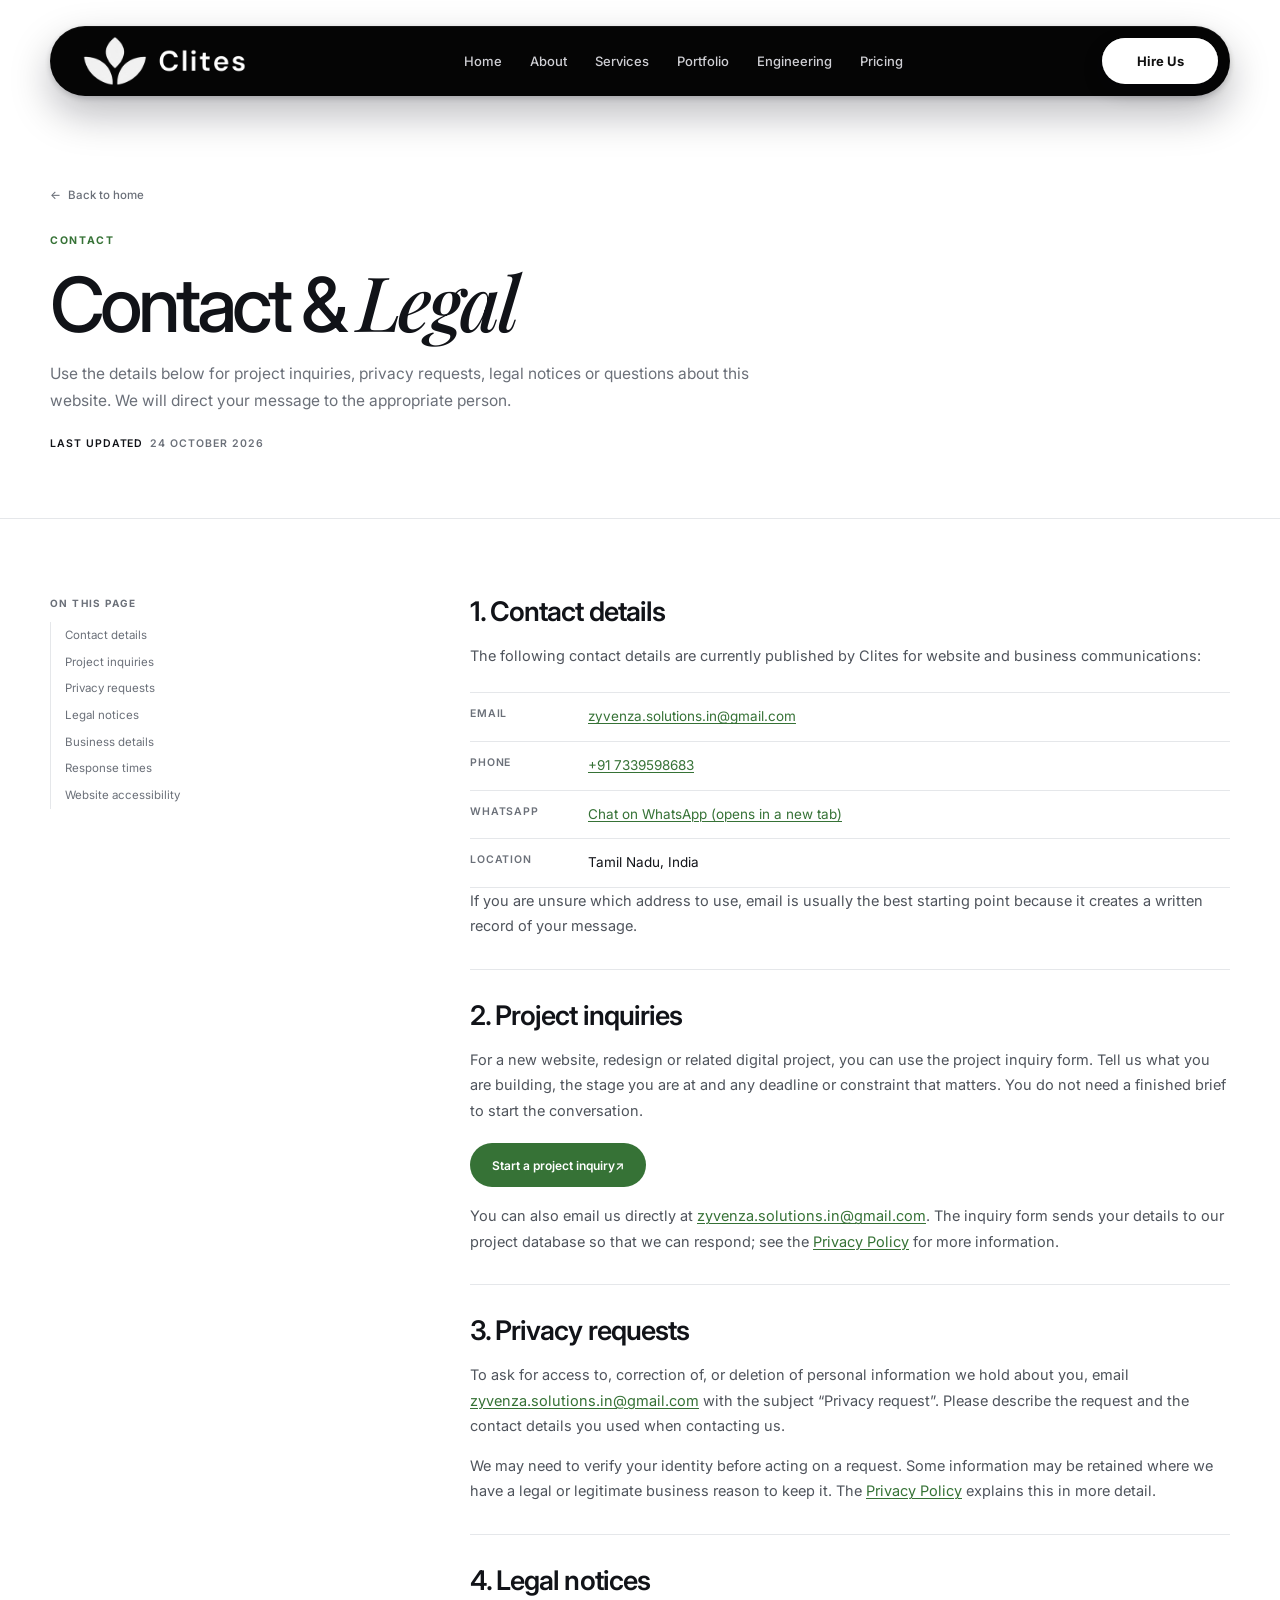
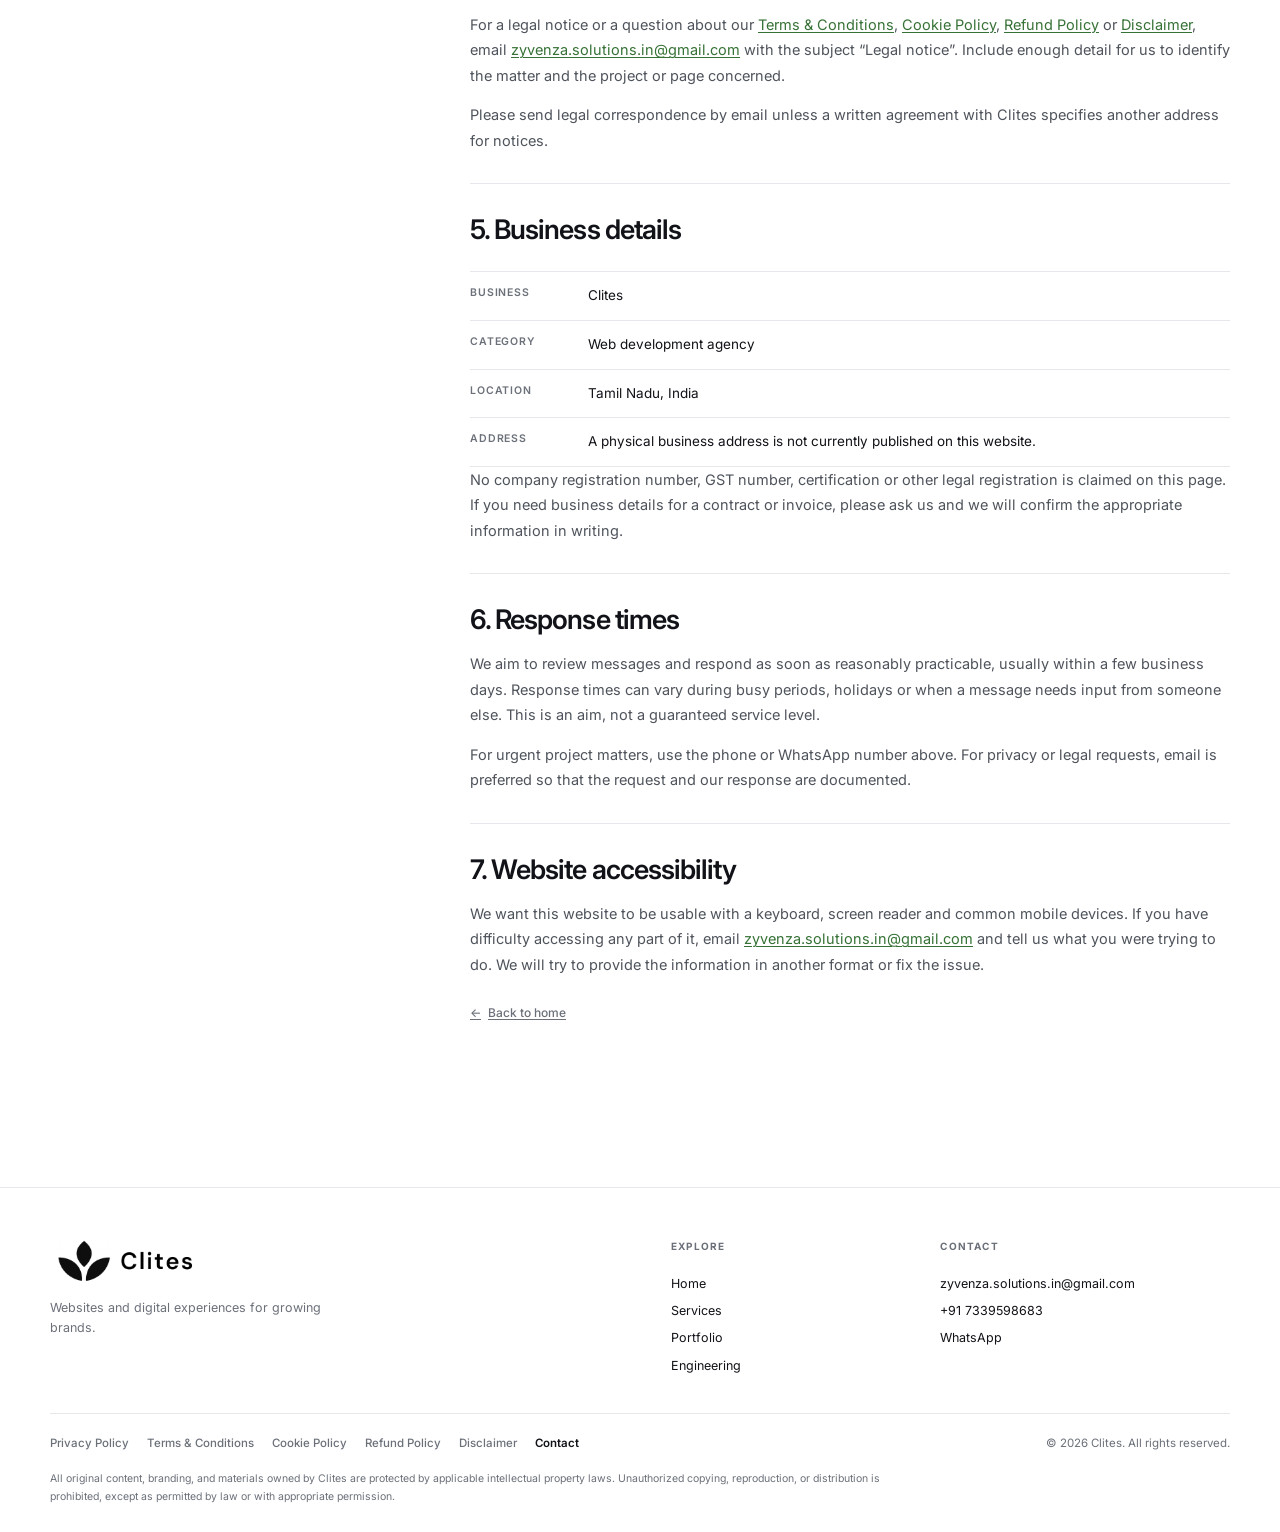
==== contact.html @ f9c90fe0 "Initial commit: Clites web development agency site" ====
<!DOCTYPE html>
<html lang="en">
<head>
  <meta charset="UTF-8" />
  <meta name="viewport" content="width=device-width, initial-scale=1.0" />
  <meta name="theme-color" content="#ffffff" />
  <meta name="description" content="Contact Clites about a website project, privacy request or legal matter. Current email, phone, WhatsApp and business-location details." />
  <title>Contact &amp; Legal Information | Clites</title>
  <meta property="og:type" content="website" />
  <meta property="og:title" content="Contact &amp; Legal Information | Clites" />
  <meta property="og:site_name" content="Clites" />
  <meta property="og:description" content="Contact Clites about a project, privacy request or legal matter." />
  <link rel="icon" type="image/png" sizes="32x32" href="img/clites-leaf.png" />
  <link rel="preconnect" href="https://fonts.googleapis.com" />
  <link rel="preconnect" href="https://fonts.gstatic.com" crossorigin />
  <link href="https://fonts.googleapis.com/css2?family=Inter:wght@400;500;600;700&amp;family=Playfair+Display:ital,wght@1,500;1,600&amp;display=swap" rel="stylesheet" />
  <link rel="stylesheet" href="engineering.css" />
  <link rel="stylesheet" href="inquiry-form.css" />
  <link rel="stylesheet" href="legal-footer.css" />
  <link rel="stylesheet" href="legal.css" />
</head>
<body class="legal-page">
  <a class="eng-skip" href="#legal-content">Skip to content</a>

  <div class="nav-wrap">
    <nav class="pill-nav" aria-label="Main navigation">
      <a class="brand" href="index.html" aria-label="Clites Home">
        <img class="header-logo" src="img/clites-logo-white.png" alt="Clites" />
      </a>
      <div class="nav-links">
        <a href="index.html">Home</a>
        <a href="index.html#about">About</a>
        <a href="service.html">Services</a>
        <a href="portfolio.html">Portfolio</a>
        <a href="engineering.html">Engineering</a>
        <a href="#contact-details">Pricing</a>
      </div>
      <button class="nav-toggle" id="navToggle" type="button" aria-label="Open menu" aria-expanded="false" aria-controls="mobileMenu">
        <span></span><span></span><span></span>
      </button>
      <a class="hire-button" href="index.html#contact" data-inquiry-open aria-haspopup="dialog">Hire Us</a>
    </nav>
    <nav class="mobile-menu" id="mobileMenu" aria-label="Mobile navigation">
      <a href="index.html">Home</a>
      <a href="index.html#about">About</a>
      <a href="service.html">Services</a>
      <a href="portfolio.html">Portfolio</a>
      <a href="engineering.html">Engineering</a>
      <a href="#contact-details">Pricing</a>
    </nav>
  </div>

  <main id="legal-content">
    <header class="legal-hero">
      <div class="eng-wrap">
        <a class="legal-back" href="index.html"><span aria-hidden="true">&larr;</span> Back to home</a>
        <p class="eng-eyebrow">Contact</p>
        <h1>Contact &amp; <em>Legal</em></h1>
        <p class="legal-intro">Use the details below for project inquiries, privacy requests, legal notices or questions about this website. We will direct your message to the appropriate person.</p>
        <p class="legal-meta"><strong>Last updated</strong> <time datetime="2026-10-24">24 October 2026</time></p>
      </div>
    </header>

    <div class="eng-wrap legal-layout">
      <aside class="legal-toc" aria-label="On this page">
        <h2>On this page</h2>
        <ol>
          <li><a href="#contact-details">Contact details</a></li>
          <li><a href="#project-inquiries">Project inquiries</a></li>
          <li><a href="#privacy-requests">Privacy requests</a></li>
          <li><a href="#legal-notices">Legal notices</a></li>
          <li><a href="#business-details">Business details</a></li>
          <li><a href="#response-times">Response times</a></li>
          <li><a href="#website-accessibility">Website accessibility</a></li>
        </ol>
      </aside>

      <article class="legal-content">
        <section id="contact-details" aria-labelledby="contact-details-title">
          <h2 id="contact-details-title">1. Contact details</h2>
          <p>The following contact details are currently published by Clites for website and business communications:</p>
          <dl class="legal-contact-list">
            <dt>Email</dt>
            <dd><a href="mailto:zyvenza.solutions.in@gmail.com">zyvenza.solutions.in@gmail.com</a></dd>
            <dt>Phone</dt>
            <dd><a href="tel:+917339598683">+91&nbsp;7339598683</a></dd>
            <dt>WhatsApp</dt>
            <dd><a href="https://wa.me/917339598683" target="_blank" rel="noopener">Chat on WhatsApp (opens in a new tab)</a></dd>
            <dt>Location</dt>
            <dd>Tamil Nadu, India</dd>
          </dl>
          <p>If you are unsure which address to use, email is usually the best starting point because it creates a written record of your message.</p>
        </section>

        <section id="project-inquiries" aria-labelledby="project-inquiries-title">
          <h2 id="project-inquiries-title">2. Project inquiries</h2>
          <p>For a new website, redesign or related digital project, you can use the project inquiry form. Tell us what you are building, the stage you are at and any deadline or constraint that matters. You do not need a finished brief to start the conversation.</p>
          <p><a class="legal-cta" href="index.html#contact" data-inquiry-open aria-haspopup="dialog">Start a project inquiry <span aria-hidden="true">&nearr;</span></a></p>
          <p>You can also email us directly at <a href="mailto:zyvenza.solutions.in@gmail.com?subject=Project%20inquiry">zyvenza.solutions.in@gmail.com</a>. The inquiry form sends your details to our project database so that we can respond; see the <a href="privacy-policy.html">Privacy Policy</a> for more information.</p>
        </section>

        <section id="privacy-requests" aria-labelledby="privacy-requests-title">
          <h2 id="privacy-requests-title">3. Privacy requests</h2>
          <p>To ask for access to, correction of, or deletion of personal information we hold about you, email <a href="mailto:zyvenza.solutions.in@gmail.com?subject=Privacy%20request">zyvenza.solutions.in@gmail.com</a> with the subject “Privacy request”. Please describe the request and the contact details you used when contacting us.</p>
          <p>We may need to verify your identity before acting on a request. Some information may be retained where we have a legal or legitimate business reason to keep it. The <a href="privacy-policy.html">Privacy Policy</a> explains this in more detail.</p>
        </section>

        <section id="legal-notices" aria-labelledby="legal-notices-title">
          <h2 id="legal-notices-title">4. Legal notices</h2>
          <p>For a legal notice or a question about our <a href="terms-and-conditions.html">Terms &amp; Conditions</a>, <a href="cookie-policy.html">Cookie Policy</a>, <a href="refund-policy.html">Refund Policy</a> or <a href="disclaimer.html">Disclaimer</a>, email <a href="mailto:zyvenza.solutions.in@gmail.com?subject=Legal%20notice">zyvenza.solutions.in@gmail.com</a> with the subject “Legal notice”. Include enough detail for us to identify the matter and the project or page concerned.</p>
          <p>Please send legal correspondence by email unless a written agreement with Clites specifies another address for notices.</p>
        </section>

        <section id="business-details" aria-labelledby="business-details-title">
          <h2 id="business-details-title">5. Business details</h2>
          <dl class="legal-contact-list">
            <dt>Business</dt>
            <dd>Clites</dd>
            <dt>Category</dt>
            <dd>Web development agency</dd>
            <dt>Location</dt>
            <dd>Tamil Nadu, India</dd>
            <dt>Address</dt>
            <dd>A physical business address is not currently published on this website.</dd>
          </dl>
          <p>No company registration number, GST number, certification or other legal registration is claimed on this page. If you need business details for a contract or invoice, please ask us and we will confirm the appropriate information in writing.</p>
        </section>

        <section id="response-times" aria-labelledby="response-times-title">
          <h2 id="response-times-title">6. Response times</h2>
          <p>We aim to review messages and respond as soon as reasonably practicable, usually within a few business days. Response times can vary during busy periods, holidays or when a message needs input from someone else. This is an aim, not a guaranteed service level.</p>
          <p>For urgent project matters, use the phone or WhatsApp number above. For privacy or legal requests, email is preferred so that the request and our response are documented.</p>
        </section>

        <section id="website-accessibility" aria-labelledby="website-accessibility-title">
          <h2 id="website-accessibility-title">7. Website accessibility</h2>
          <p>We want this website to be usable with a keyboard, screen reader and common mobile devices. If you have difficulty accessing any part of it, email <a href="mailto:zyvenza.solutions.in@gmail.com?subject=Website%20accessibility">zyvenza.solutions.in@gmail.com</a> and tell us what you were trying to do. We will try to provide the information in another format or fix the issue.</p>
          <p class="legal-back-bottom"><a href="index.html"><span aria-hidden="true">&larr;</span> Back to home</a></p>
        </section>
      </article>
    </div>
  </main>

  <footer class="eng-footer">
    <div class="eng-wrap eng-footer__inner">
      <div class="eng-footer__brand">
        <a href="index.html" aria-label="Clites Home">
          <img src="img/clites-logo-black.png" alt="Clites" />
        </a>
        <p>Websites and digital experiences for growing brands.</p>
      </div>
      <nav class="eng-footer__nav" aria-label="Footer navigation">
        <h2>Explore</h2>
        <a href="index.html">Home</a>
        <a href="service.html">Services</a>
        <a href="portfolio.html">Portfolio</a>
        <a href="engineering.html">Engineering</a>
      </nav>
      <div class="eng-footer__contact">
        <h2>Contact</h2>
        <a href="mailto:zyvenza.solutions.in@gmail.com">zyvenza.solutions.in@gmail.com</a>
        <a href="tel:+917339598683">+91&nbsp;7339598683</a>
        <a href="https://wa.me/917339598683" target="_blank" rel="noopener">WhatsApp</a>
      </div>
    </div>
    <div class="eng-wrap">
      <div class="site-legal">
        <nav class="site-legal__links" aria-label="Legal">
          <a href="privacy-policy.html">Privacy Policy</a>
          <a href="terms-and-conditions.html">Terms &amp; Conditions</a>
          <a href="cookie-policy.html">Cookie Policy</a>
          <a href="refund-policy.html">Refund Policy</a>
          <a href="disclaimer.html">Disclaimer</a>
          <a href="contact.html" aria-current="page">Contact</a>
        </nav>
        <p class="site-legal__copyright">&copy; <span data-current-year>2026</span> Clites. All rights reserved.</p>
        <p class="site-legal__notice">All original content, branding, and materials owned by Clites are protected by applicable intellectual property laws. Unauthorized copying, reproduction, or distribution is prohibited, except as permitted by law or with appropriate permission.</p>
      </div>
    </div>
  </footer>

  <script src="js/site-footer.js"></script>
  <script src="legal.js"></script>
  <script type="module" src="js/project-inquiry.js"></script>
</body>
</html>
---- engineering.css ----
:root {
  --ink: #111318;
  --muted: #6b7079;
  --soft-muted: #6b7079;
  --line: #e5e7ea;
  --line-strong: #cfd4d8;
  --paper: #ffffff;
  --soft: #f7f8f6;
  --accent: #367236;
  --accent-soft: #edf4ed;
  --serif: "Playfair Display", Georgia, serif;
  --sans: "Inter", Arial, sans-serif;
  --max: 1180px;
  --ease: cubic-bezier(.22, 1, .36, 1);
}

* {
  box-sizing: border-box;
}

html {
  min-width: 320px;
  background: var(--paper);
  scroll-padding-top: 112px;
  scroll-behavior: smooth;
}

body {
  min-height: 100vh;
  margin: 0;
  overflow-x: hidden;
  color: var(--ink);
  background: var(--paper);
  font-family: var(--sans);
  font-size: 15px;
  font-weight: 400;
  -webkit-font-smoothing: antialiased;
  text-rendering: optimizeLegibility;
}

body.eng-dialog-open {
  overflow: hidden;
}

body.eng-dialog-open .nav-wrap {
  visibility: hidden;
}

a {
  color: inherit;
  text-decoration: none;
}

button,
input {
  font: inherit;
}

button {
  color: inherit;
}

img {
  max-width: 100%;
}

[hidden] {
  display: none !important;
}

.eng-wrap {
  width: min(var(--max), calc(100% - 64px));
  margin: 0 auto;
}

.eng-skip {
  position: fixed;
  z-index: 2000;
  top: -100px;
  left: 16px;
  padding: 12px 18px;
  border-radius: 999px;
  color: #fff;
  background: var(--ink);
  font-size: 13px;
  font-weight: 600;
}

.eng-skip:focus {
  top: 14px;
}

/* ---------------------------------------------------------------
   Navigation — same black pill as the home and portfolio pages
   --------------------------------------------------------------- */

.nav-wrap {
  position: fixed;
  z-index: 1000;
  top: 0;
  left: 0;
  right: 0;
  display: flex;
  justify-content: center;
  padding: 26px clamp(16px, 4vw, 48px) 0;
  pointer-events: none;
}

.nav-wrap .pill-nav,
.nav-wrap .nav-toggle,
.nav-wrap .mobile-menu {
  pointer-events: auto;
}

.pill-nav {
  --nav-pad: 12px;
  --btn-h: 48px;
  display: flex;
  align-items: center;
  width: 100%;
  max-width: var(--max);
  gap: 20px;
  padding: var(--nav-pad);
  border-radius: 999px;
  background: #050505;
  box-shadow:
    0 18px 40px rgba(6, 8, 20, .28),
    0 2px 6px rgba(6, 8, 20, .18),
    inset 0 1px 0 rgba(255, 255, 255, .06);
}

.brand {
  display: inline-flex;
  flex: none;
  align-items: center;
  margin: 0 0 0 12px;
  padding: 0;
  white-space: nowrap;
}

.header-logo {
  display: block;
  width: 190px;
  height: 50px;
  margin: -4px 0;
  object-fit: contain;
  object-position: left center;
}

.nav-links {
  display: flex;
  align-items: center;
  gap: 2px;
  margin: 0 auto;
}

.nav-links a {
  padding: 10px 13px;
  border-radius: 999px;
  color: #cfcfd4;
  font-size: 13px;
  font-weight: 500;
  text-decoration: none;
  transition: color .2s ease, background .2s ease;
}

.nav-links a:hover {
  color: #fff;
}

.nav-links a.active {
  color: #fff;
  background: rgba(255, 255, 255, .14);
}

.hire-button {
  display: inline-flex;
  flex: none;
  align-items: center;
  justify-content: center;
  min-width: 116px;
  min-height: 46px;
  padding: 0 24px;
  border: 0;
  border-radius: 999px;
  color: #111;
  background: #fff;
  box-shadow: 0 8px 20px rgba(6, 8, 20, .18), inset 0 1px 0 rgba(255, 255, 255, .6);
  font: 700 13px/1 "Inter", sans-serif;
  text-decoration: none;
  transition: transform .2s ease, box-shadow .2s ease, background .2s ease;
}

.hire-button:hover {
  transform: translateY(-1px);
  background: #f2f2f4;
  box-shadow: 0 12px 26px rgba(6, 8, 20, .22), inset 0 1px 0 rgba(255, 255, 255, .6);
}

.nav-toggle {
  display: none;
  flex: none;
  align-items: center;
  justify-content: center;
  flex-direction: column;
  width: var(--btn-h);
  height: var(--btn-h);
  padding: 0;
  border: 0;
  border-radius: 999px;
  background: rgba(255, 255, 255, .1);
  cursor: pointer;
}

.nav-toggle span {
  display: block;
  width: 16px;
  height: 1.6px;
  border-radius: 2px;
  background: #fff;
  transition: transform .25s ease, opacity .2s ease;
}

.nav-toggle span + span {
  margin-top: 4px;
}

.nav-toggle[aria-expanded="true"] span:nth-child(1) {
  transform: translateY(5.6px) rotate(45deg);
}

.nav-toggle[aria-expanded="true"] span:nth-child(2) {
  opacity: 0;
}

.nav-toggle[aria-expanded="true"] span:nth-child(3) {
  transform: translateY(-5.6px) rotate(-45deg);
}

.mobile-menu {
  position: absolute;
  z-index: 6;
  top: calc(100% + 10px);
  left: clamp(16px, 4vw, 48px);
  right: clamp(16px, 4vw, 48px);
  display: none;
  flex-direction: column;
  gap: 2px;
  padding: 10px;
  border-radius: 22px;
  background: #050505;
  box-shadow: 0 18px 40px rgba(6, 8, 20, .28), 0 2px 6px rgba(6, 8, 20, .18);
}

.mobile-menu.open {
  display: flex;
}

.mobile-menu a {
  padding: 13px 16px;
  border-radius: 14px;
  color: #e9e9ec;
  font-size: 14.5px;
  font-weight: 500;
  text-decoration: none;
  transition: background .2s ease, color .2s ease;
}

.mobile-menu a:hover,
.mobile-menu a:focus-visible,
.mobile-menu a.active {
  color: #fff;
  background: rgba(255, 255, 255, .08);
}

@media (min-width: 941px) {
  .mobile-menu {
    display: none !important;
  }
}

@media (max-width: 1100px) {
  .header-logo {
    width: 170px;
    height: 46px;
  }

  .nav-links a {
    padding: 10px 11px;
    font-size: 12.5px;
  }
}

@media (max-width: 940px) {
  .nav-links {
    display: none;
  }

  .nav-toggle {
    display: flex;
    margin-left: auto;
  }

  .pill-nav {
    --nav-pad: 10px;
    --btn-h: 44px;
    gap: 10px;
  }

  .brand {
    margin-left: 8px;
  }

  .hire-button {
    padding: 0 20px;
    font-size: 12.5px;
  }
}

@media (max-width: 560px) {
  .nav-wrap {
    padding: 14px 12px 0;
  }

  .pill-nav {
    --nav-pad: 8px;
    --btn-h: 40px;
  }

  .brand {
    margin-left: 6px;
  }

  .header-logo {
    width: 142px;
    height: 42px;
    margin: -2px 0;
  }

  .hire-button {
    min-width: 0;
    padding: 0 16px;
    font-size: 12px;
  }
}

@media (max-width: 400px) {
  .header-logo {
    width: 124px;
    height: 38px;
    margin: 0;
  }

  .hire-button {
    padding: 0 13px;
  }
}

/* ---------------------------------------------------------------
   Hero
   --------------------------------------------------------------- */

.eng-hero {
  padding: clamp(142px, 17vw, 202px) 0 clamp(58px, 8vw, 98px);
  border-bottom: 1px solid var(--line);
  background: var(--paper);
}

.eng-eyebrow {
  margin: 0;
  color: var(--accent);
  font-size: 10.5px;
  font-weight: 700;
  letter-spacing: .16em;
  line-height: 1.4;
  text-transform: uppercase;
}

.eng-hero h1 {
  max-width: 900px;
  margin: 20px 0 26px;
  font-size: clamp(54px, 8.4vw, 112px);
  font-weight: 500;
  letter-spacing: -.085em;
  line-height: .88;
}

.eng-hero h1 em {
  color: var(--accent);
  font-family: var(--serif);
  font-style: italic;
  font-weight: 500;
  letter-spacing: -.075em;
}

.eng-lede {
  max-width: 620px;
  margin: 0;
  color: var(--muted);
  font-size: 15px;
  line-height: 1.75;
}

.eng-hero__actions {
  display: flex;
  flex-wrap: wrap;
  align-items: center;
  gap: 16px 22px;
  margin-top: 32px;
}

.eng-hero__note {
  color: var(--soft-muted);
  font-size: 11.5px;
  letter-spacing: .02em;
}

.eng-button {
  display: inline-flex;
  align-items: center;
  justify-content: center;
  gap: 10px;
  min-height: 46px;
  padding: 0 22px;
  border: 1px solid var(--ink);
  border-radius: 999px;
  font-size: 13px;
  font-weight: 600;
  line-height: 1;
  text-decoration: none;
  transition: color .2s ease, background .2s ease, border-color .2s ease;
}

.eng-button--primary {
  color: #fff;
  background: var(--ink);
}

.eng-button--primary:hover {
  border-color: var(--accent);
  background: var(--accent);
}

.eng-button--secondary {
  color: var(--ink);
  background: #fff;
}

.eng-button--secondary:hover {
  border-color: var(--accent);
  color: var(--accent);
}

.eng-stats {
  display: flex;
  flex-wrap: wrap;
  gap: 28px 48px;
  margin: 46px 0 0;
  padding: 18px 0 0;
  border-top: 1px solid var(--line);
  list-style: none;
}

.eng-stats li {
  display: flex;
  align-items: baseline;
  gap: 9px;
}

.eng-stats strong {
  font-size: 19px;
  font-weight: 600;
  letter-spacing: -.04em;
}

.eng-stats span {
  color: var(--soft-muted);
  font-size: 10.5px;
  font-weight: 600;
  letter-spacing: .1em;
  text-transform: uppercase;
}

/* ---------------------------------------------------------------
   Library
   --------------------------------------------------------------- */

.eng-library {
  padding: clamp(58px, 8vw, 88px) 0 clamp(64px, 9vw, 104px);
}

.eng-section-head {
  display: grid;
  grid-template-columns: minmax(0, 1fr) minmax(280px, .72fr);
  gap: 32px;
  align-items: end;
  padding-bottom: 30px;
  border-bottom: 1px solid var(--line);
}

.eng-section-head h2 {
  max-width: 620px;
  margin: 14px 0 0;
  font-size: clamp(36px, 4.4vw, 56px);
  font-weight: 500;
  letter-spacing: -.065em;
  line-height: .98;
}

.eng-section-head__copy {
  max-width: 420px;
  margin: 0;
  color: var(--muted);
  font-size: 13px;
  line-height: 1.7;
}

.eng-toolbar {
  display: grid;
  grid-template-columns: minmax(240px, 1fr) auto;
  gap: 28px;
  align-items: end;
  padding: 28px 0 22px;
}

.eng-search label,
.eng-filter-label {
  display: block;
  margin-bottom: 9px;
  color: var(--soft-muted);
  font-size: 10px;
  font-weight: 700;
  letter-spacing: .12em;
  text-transform: uppercase;
}

.eng-search__field {
  position: relative;
}

.eng-search__field svg {
  position: absolute;
  top: 50%;
  left: 15px;
  width: 16px;
  height: 16px;
  color: var(--soft-muted);
  transform: translateY(-50%);
  pointer-events: none;
}

.eng-search input {
  width: 100%;
  height: 50px;
  padding: 0 15px 0 42px;
  border: 1px solid var(--line);
  border-radius: 10px;
  color: var(--ink);
  background: #fff;
  font-size: 14px;
  outline: none;
  transition: border-color .2s ease, box-shadow .2s ease;
}

.eng-search input::placeholder {
  color: #6f747d;
}

.eng-search input:hover {
  border-color: var(--line-strong);
}

.eng-search input:focus {
  border-color: var(--accent);
  box-shadow: 0 0 0 3px rgba(54, 114, 54, .1);
}

.eng-filters {
  display: flex;
  flex-wrap: wrap;
  gap: 7px;
  max-width: 620px;
}

.eng-filter {
  padding: 8px 12px;
  border: 1px solid var(--line);
  border-radius: 999px;
  color: var(--muted);
  background: #fff;
  font-size: 11.5px;
  font-weight: 500;
  line-height: 1.2;
  cursor: pointer;
  transition: color .2s ease, background .2s ease, border-color .2s ease;
}

.eng-filter:hover {
  border-color: var(--line-strong);
  color: var(--ink);
}

.eng-filter[aria-pressed="true"] {
  border-color: var(--accent);
  color: #fff;
  background: var(--accent);
}

.eng-filter:focus-visible,
.eng-button:focus-visible,
.hire-button:focus-visible,
.nav-links a:focus-visible,
.mobile-menu a:focus-visible,
.nav-toggle:focus-visible,
.eng-dialog__close:focus-visible,
.eng-dialog__back:focus-visible,
.eng-footer a:focus-visible {
  outline: 2px solid var(--accent);
  outline-offset: 3px;
}

.eng-results {
  display: flex;
  flex-wrap: wrap;
  align-items: baseline;
  justify-content: space-between;
  gap: 8px 18px;
  margin: 8px 0 14px;
}

.eng-count {
  margin: 0;
  color: var(--muted);
  font-size: 12px;
  font-weight: 500;
}

.eng-hint {
  margin: 0;
  color: var(--soft-muted);
  font-size: 11.5px;
}

.eng-grid {
  display: grid;
  grid-template-columns: repeat(3, minmax(0, 1fr));
  gap: 14px;
}

.concept-card {
  position: relative;
  display: flex;
  flex-direction: column;
  min-width: 0;
  min-height: 238px;
  padding: 20px;
  border: 1px solid var(--line);
  border-radius: 14px;
  background: #fff;
  transition: border-color .2s ease, background .2s ease;
}

.concept-card:hover {
  border-color: var(--line-strong);
  background: #fcfdfc;
}

.concept-card:focus-within {
  outline: 2px solid var(--accent);
  outline-offset: 3px;
}

.concept-card__top {
  display: flex;
  align-items: center;
  justify-content: space-between;
  gap: 12px;
}

.concept-card__category {
  overflow: hidden;
  color: var(--accent);
  font-size: 10px;
  font-weight: 700;
  letter-spacing: .12em;
  line-height: 1.3;
  text-overflow: ellipsis;
  text-transform: uppercase;
  white-space: nowrap;
}

.concept-card__index {
  color: var(--soft-muted);
  font-size: 11px;
  font-variant-numeric: tabular-nums;
  letter-spacing: .04em;
}

.concept-card__title {
  margin: 22px 0 10px;
  font-size: 21px;
  font-weight: 600;
  letter-spacing: -.045em;
  line-height: 1.08;
}

.concept-card__trigger {
  display: block;
  width: 100%;
  margin: 0;
  padding: 0;
  border: 0;
  color: inherit;
  background: transparent;
  font: inherit;
  text-align: left;
  cursor: pointer;
}

.concept-card__trigger::after {
  position: absolute;
  inset: 0;
  border-radius: inherit;
  content: "";
}

.concept-card__trigger:focus-visible {
  outline: none;
}

.concept-card__summary {
  display: -webkit-box;
  overflow: hidden;
  margin: 0;
  color: var(--muted);
  font-size: 12.5px;
  line-height: 1.65;
  -webkit-box-orient: vertical;
  -webkit-line-clamp: 4;
}

.concept-card__footer {
  display: flex;
  align-items: center;
  justify-content: space-between;
  gap: 12px;
  margin-top: auto;
  padding-top: 20px;
}

.concept-difficulty {
  display: inline-flex;
  align-items: center;
  gap: 6px;
  color: var(--soft-muted);
  font-size: 10px;
  font-weight: 700;
  letter-spacing: .08em;
  text-transform: uppercase;
}

.concept-difficulty::before {
  width: 5px;
  height: 5px;
  border-radius: 50%;
  background: #a5a9af;
  content: "";
}

.concept-difficulty--beginner::before {
  background: var(--accent);
}

.concept-difficulty--advanced {
  color: var(--ink);
}

.concept-difficulty--advanced::before {
  background: var(--ink);
}

.concept-card__open {
  color: var(--soft-muted);
  font-size: 11px;
  letter-spacing: .01em;
  white-space: nowrap;
}

.concept-card:hover .concept-card__open {
  color: var(--accent);
}

.eng-empty {
  padding: 54px 24px;
  border: 1px dashed var(--line-strong);
  border-radius: 14px;
  text-align: center;
}

.eng-empty__title {
  margin: 0 0 8px;
  font-size: 20px;
  font-weight: 600;
  letter-spacing: -.04em;
}

.eng-empty p {
  margin: 0 0 20px;
  color: var(--muted);
  font-size: 13px;
}

.eng-noscript {
  margin: 24px 0 0;
  color: var(--muted);
  font-size: 13px;
}

/* ---------------------------------------------------------------
   Closing note / CTA
   --------------------------------------------------------------- */

.eng-cta {
  border-top: 1px solid var(--line);
  border-bottom: 1px solid var(--line);
  background: var(--soft);
}

.eng-cta__inner {
  display: grid;
  grid-template-columns: minmax(0, 1fr) auto;
  gap: 32px;
  align-items: end;
  padding: 44px 0;
}

.eng-cta h2 {
  max-width: 620px;
  margin: 12px 0 10px;
  font-size: clamp(28px, 3.4vw, 42px);
  font-weight: 500;
  letter-spacing: -.06em;
  line-height: 1;
}

.eng-cta p:not(.eng-eyebrow) {
  max-width: 560px;
  margin: 0;
  color: var(--muted);
  font-size: 13px;
  line-height: 1.7;
}

/* ---------------------------------------------------------------
   Footer
   --------------------------------------------------------------- */

.eng-footer {
  padding: 52px 0 26px;
  background: #fff;
}

.eng-footer__inner {
  display: grid;
  grid-template-columns: minmax(0, 1.4fr) minmax(120px, .55fr) minmax(180px, .7fr);
  gap: 42px;
  align-items: start;
}

.eng-footer__brand img {
  display: block;
  width: 154px;
  height: auto;
  margin-bottom: 16px;
}

.eng-footer__brand p {
  max-width: 300px;
  margin: 0;
  color: var(--muted);
  font-size: 12.5px;
  line-height: 1.65;
}

.eng-footer h2 {
  margin: 0 0 14px;
  color: var(--soft-muted);
  font-size: 10px;
  font-weight: 700;
  letter-spacing: .12em;
  text-transform: uppercase;
}

.eng-footer__nav,
.eng-footer__contact {
  display: flex;
  flex-direction: column;
  align-items: flex-start;
  gap: 9px;
}

.eng-footer__nav a,
.eng-footer__contact a {
  color: var(--ink);
  font-size: 12.5px;
  line-height: 1.45;
}

.eng-footer__nav a:hover,
.eng-footer__contact a:hover {
  color: var(--accent);
}

.eng-footer__bottom {
  display: flex;
  flex-wrap: wrap;
  justify-content: space-between;
  gap: 10px 20px;
  margin-top: 40px;
  padding-top: 18px;
  border-top: 1px solid var(--line);
}

.eng-footer__bottom p {
  margin: 0;
  color: var(--soft-muted);
  font-size: 11px;
}

/* ---------------------------------------------------------------
   Concept detail dialog
   --------------------------------------------------------------- */

.eng-dialog {
  width: min(720px, calc(100% - 32px));
  max-height: calc(100dvh - 32px);
  margin: auto;
  padding: 0;
  overflow: hidden;
  border: 1px solid var(--line);
  border-radius: 18px;
  color: var(--ink);
  background: #fff;
  box-shadow: 0 30px 90px rgba(10, 12, 18, .22);
}

.eng-dialog::backdrop {
  background: rgba(12, 14, 18, .46);
}

.eng-dialog__inner {
  max-height: calc(100dvh - 34px);
  padding: 26px 30px 28px;
  overflow-y: auto;
}

.eng-dialog__top {
  display: flex;
  align-items: center;
  justify-content: space-between;
  gap: 18px;
}

.eng-dialog__eyebrow {
  margin: 0;
  color: var(--accent);
  font-size: 10px;
  font-weight: 700;
  letter-spacing: .14em;
  text-transform: uppercase;
}

.eng-dialog__close {
  display: inline-flex;
  align-items: center;
  gap: 7px;
  padding: 8px 11px;
  border: 1px solid var(--line);
  border-radius: 999px;
  color: var(--muted);
  background: #fff;
  font-size: 11px;
  font-weight: 500;
  cursor: pointer;
  transition: color .2s ease, border-color .2s ease;
}

.eng-dialog__close:hover {
  border-color: var(--line-strong);
  color: var(--ink);
}

.eng-dialog h2 {
  max-width: 620px;
  margin: 18px 0 14px;
  font-size: clamp(34px, 5vw, 48px);
  font-weight: 500;
  letter-spacing: -.07em;
  line-height: .96;
}

.eng-dialog__summary {
  max-width: 60ch;
  margin: 0;
  color: var(--muted);
  font-size: 14px;
  line-height: 1.7;
}

.eng-dialog__facts {
  margin: 24px 0 0;
}

.eng-dialog__facts > div {
  display: grid;
  grid-template-columns: 132px minmax(0, 1fr);
  gap: 20px;
  padding: 15px 0;
  border-top: 1px solid var(--line);
}

.eng-dialog__facts dt {
  color: var(--soft-muted);
  font-size: 9.5px;
  font-weight: 700;
  letter-spacing: .11em;
  line-height: 1.5;
  text-transform: uppercase;
}

.eng-dialog__facts dd {
  margin: 0;
  color: var(--ink);
  font-size: 13px;
  line-height: 1.7;
}

.eng-dialog__back {
  display: inline-flex;
  align-items: center;
  margin-top: 20px;
  padding-top: 18px;
  border-top: 1px solid var(--line);
  color: var(--ink);
  font-size: 12px;
  font-weight: 600;
}

.eng-dialog__back:hover {
  color: var(--accent);
}

/* ---------------------------------------------------------------
   Responsive
   --------------------------------------------------------------- */

@media (max-width: 980px) {
  .eng-hero h1 {
    font-size: clamp(50px, 8vw, 82px);
  }

  .eng-section-head {
    grid-template-columns: 1fr;
    gap: 18px;
  }

  .eng-section-head__copy {
    max-width: 560px;
  }

  .eng-toolbar {
    grid-template-columns: 1fr;
    gap: 20px;
  }

  .eng-filters {
    max-width: none;
  }

  .eng-grid {
    grid-template-columns: repeat(2, minmax(0, 1fr));
  }

  .eng-cta__inner {
    grid-template-columns: 1fr;
    align-items: start;
  }

  .eng-footer__inner {
    grid-template-columns: 1.4fr .6fr .8fr;
    gap: 28px;
  }
}

@media (max-width: 680px) {
  .eng-wrap {
    width: calc(100% - 32px);
  }

  .eng-hero {
    padding-top: 126px;
  }

  .eng-hero h1 {
    margin-top: 16px;
    font-size: clamp(44px, 12vw, 62px);
    line-height: .92;
  }

  .eng-lede {
    font-size: 14px;
  }

  .eng-hero__actions {
    align-items: flex-start;
    flex-direction: column;
  }

  .eng-stats {
    gap: 16px 28px;
    margin-top: 34px;
  }

  .eng-library {
    padding-top: 48px;
  }

  .eng-section-head h2 {
    font-size: 36px;
  }

  .eng-grid {
    grid-template-columns: 1fr;
  }

  .concept-card {
    min-height: 0;
  }

  .eng-cta__inner {
    padding: 34px 0;
  }

  .eng-footer {
    padding-top: 38px;
  }

  .eng-footer__inner {
    grid-template-columns: 1fr 1fr;
  }

  .eng-footer__brand {
    grid-column: 1 / -1;
  }

  .eng-dialog__inner {
    padding: 22px 20px 24px;
  }

  .eng-dialog__facts > div {
    grid-template-columns: 1fr;
    gap: 6px;
  }
}

@media (max-width: 420px) {
  .eng-hero h1 {
    font-size: 42px;
  }

  .eng-button {
    width: 100%;
  }

  .eng-footer__inner {
    grid-template-columns: 1fr;
    gap: 28px;
  }

  .eng-footer__bottom {
    flex-direction: column;
  }

  .concept-card {
    padding: 18px;
  }
}

@media (prefers-reduced-motion: reduce) {
  html {
    scroll-behavior: auto;
  }

  *,
  *::before,
  *::after {
    transition-duration: .01ms !important;
    animation-duration: .01ms !important;
    animation-iteration-count: 1 !important;
  }
}
---- inquiry-form.css ----
/* Clites — project inquiry dialog
 * Scoped styles only; the existing page layout is untouched.
 */

body.inquiry-open {
  overflow: hidden;
}

.inquiry-dialog {
  --inquiry-green: #3b7d3b;
  --inquiry-green-dark: #2c5e2c;
  --inquiry-ink: #14161a;
  --inquiry-muted: #5b6270;
  --inquiry-border: #d9ded9;
  --inquiry-error: #b42318;

  width: min(980px, calc(100vw - 32px));
  max-width: 980px;
  max-height: min(92vh, 920px);
  margin: auto;
  padding: 0;
  overflow: hidden;
  border: 0;
  border-radius: 28px;
  background: #ffffff;
  color: var(--inquiry-ink);
  box-shadow: 0 32px 90px rgba(6, 8, 20, 0.38);
  font-family: "Inter", Arial, sans-serif;
  font-weight: 400;
  line-height: 1.5;
  color-scheme: light;
  -webkit-font-smoothing: antialiased;
}

.inquiry-dialog *,
.inquiry-dialog *::before,
.inquiry-dialog *::after {
  box-sizing: border-box;
}

.inquiry-dialog::backdrop {
  background: rgba(6, 8, 20, 0.68);
  backdrop-filter: blur(4px);
}

.inquiry-dialog[open] {
  animation: inquiry-dialog-in 0.28s ease-out;
}

@keyframes inquiry-dialog-in {
  from {
    opacity: 0;
    transform: translateY(10px) scale(0.985);
  }
  to {
    opacity: 1;
    transform: none;
  }
}

.inquiry-dialog__grid {
  display: grid;
  grid-template-columns: minmax(0, 0.78fr) minmax(0, 1.22fr);
  max-height: inherit;
  min-height: 0;
  overflow: hidden;
}

.inquiry-dialog__aside {
  position: relative;
  display: flex;
  flex-direction: column;
  justify-content: space-between;
  gap: 28px;
  min-height: 100%;
  padding: clamp(28px, 4vw, 46px);
  overflow: hidden;
  background:
    radial-gradient(120% 120% at 100% 0%, rgba(255, 255, 255, 0.14), transparent 55%),
    linear-gradient(135deg, #397939, var(--inquiry-green-dark));
  color: #ffffff;
}

.inquiry-dialog__aside::after {
  content: "";
  position: absolute;
  right: -90px;
  bottom: -120px;
  width: 280px;
  height: 280px;
  border: 1px solid rgba(255, 255, 255, 0.14);
  border-radius: 50%;
  box-shadow: 0 0 0 40px rgba(255, 255, 255, 0.045), 0 0 0 82px rgba(255, 255, 255, 0.03);
  pointer-events: none;
}

.inquiry-dialog__intro,
.inquiry-dialog__contact {
  position: relative;
  z-index: 1;
}

.inquiry-dialog__eyebrow {
  margin: 0 0 18px;
  color: rgba(255, 255, 255, 0.72);
  font-size: 11px;
  font-weight: 600;
  letter-spacing: 0.16em;
  text-transform: uppercase;
}

.inquiry-dialog__title {
  max-width: 330px;
  margin: 0 0 18px;
  color: #ffffff;
  font-family: "Inter", Arial, sans-serif;
  font-size: clamp(30px, 3.2vw, 42px);
  font-weight: 600;
  letter-spacing: -0.035em;
  line-height: 1.08;
}

.inquiry-dialog__title em {
  font-family: "Playfair Display", Georgia, serif;
  font-style: italic;
  font-weight: 500;
}

.inquiry-dialog__note {
  max-width: 300px;
  margin: 0;
  color: rgba(255, 255, 255, 0.78);
  font-size: 14px;
  line-height: 1.65;
}

.inquiry-dialog__contact {
  display: flex;
  flex-direction: column;
  align-items: flex-start;
  gap: 5px;
  padding-top: 22px;
  border-top: 1px solid rgba(255, 255, 255, 0.18);
  font-size: 13px;
}

.inquiry-dialog__contact p {
  margin: 0 0 3px;
  color: rgba(255, 255, 255, 0.62);
  font-size: 11px;
  font-weight: 600;
  letter-spacing: 0.12em;
  text-transform: uppercase;
}

.inquiry-dialog__contact a {
  color: #ffffff;
  font-size: 13px;
  font-weight: 500;
  text-decoration: none;
  overflow-wrap: anywhere;
}

.inquiry-dialog__contact a:hover {
  text-decoration: underline;
}

.inquiry-dialog__close {
  position: absolute;
  top: 18px;
  right: 18px;
  z-index: 2;
  display: grid;
  place-items: center;
  width: 38px;
  height: 38px;
  padding: 0;
  border: 1px solid rgba(255, 255, 255, 0.26);
  border-radius: 50%;
  background: rgba(255, 255, 255, 0.12);
  color: #ffffff;
  font: 300 26px/1 Arial, sans-serif;
  cursor: pointer;
  transition: background 0.2s ease, transform 0.2s ease;
}

.inquiry-dialog__close:hover {
  background: rgba(255, 255, 255, 0.22);
  transform: rotate(4deg);
}

.inquiry-dialog__close:focus-visible {
  outline: 2px solid #ffffff;
  outline-offset: 3px;
}

.inquiry-dialog__panel {
  min-width: 0;
  min-height: 0;
  overflow-y: auto;
  padding: clamp(26px, 4vw, 46px);
  background: #ffffff;
}

.inquiry-form__grid {
  display: grid;
  grid-template-columns: repeat(2, minmax(0, 1fr));
  gap: 16px;
}

.inquiry-field {
  display: flex;
  flex-direction: column;
  min-width: 0;
  gap: 7px;
}

.inquiry-field--full {
  grid-column: 1 / -1;
}

.inquiry-field label {
  color: #343a43;
  font-size: 12px;
  font-weight: 600;
  letter-spacing: 0.01em;
}

.inquiry-field__optional {
  color: #626a73;
  font-weight: 400;
}

.inquiry-field input,
.inquiry-field select,
.inquiry-field textarea {
  width: 100%;
  min-height: 46px;
  margin: 0;
  padding: 12px 14px;
  border: 1px solid var(--inquiry-border);
  border-radius: 12px;
  background: #ffffff;
  color: var(--inquiry-ink);
  font: inherit;
  font-size: 14px;
  line-height: 1.4;
  outline: none;
  transition: border-color 0.2s ease, box-shadow 0.2s ease;
}

.inquiry-field textarea {
  min-height: 124px;
  resize: vertical;
}

.inquiry-field input::placeholder,
.inquiry-field textarea::placeholder {
  color: #a0a6ae;
}

.inquiry-field input:focus,
.inquiry-field select:focus,
.inquiry-field textarea:focus {
  border-color: var(--inquiry-green);
  box-shadow: 0 0 0 3px rgba(59, 125, 59, 0.13);
}

.inquiry-field input[aria-invalid="true"],
.inquiry-field select[aria-invalid="true"],
.inquiry-field textarea[aria-invalid="true"] {
  border-color: var(--inquiry-error);
  box-shadow: 0 0 0 3px rgba(180, 35, 24, 0.08);
}

.inquiry-field__error {
  min-height: 16px;
  margin: 0;
  color: var(--inquiry-error);
  font-size: 12px;
  line-height: 1.35;
}

.inquiry-form__status {
  margin: 16px 0 0;
  padding: 11px 13px;
  border-radius: 10px;
  font-size: 13px;
  line-height: 1.45;
}

.inquiry-form__status[hidden] {
  display: none;
}

.inquiry-form__status[data-state="loading"] {
  background: #f2f6f2;
  color: var(--inquiry-muted);
}

.inquiry-form__status[data-state="success"] {
  background: #eef7ee;
  color: #286428;
}

.inquiry-form__status[data-state="error"] {
  background: #fff1f0;
  color: var(--inquiry-error);
}

.inquiry-form__footer {
  display: flex;
  align-items: center;
  justify-content: space-between;
  gap: 14px 22px;
  margin-top: 18px;
  flex-wrap: wrap;
}

.inquiry-form__submit {
  display: inline-flex;
  align-items: center;
  justify-content: center;
  min-height: 48px;
  padding: 13px 24px;
  border: 0;
  border-radius: 999px;
  background: var(--inquiry-green-dark);
  color: #ffffff;
  font: 600 14px/1 "Inter", Arial, sans-serif;
  cursor: pointer;
  transition: background 0.2s ease, transform 0.2s ease, opacity 0.2s ease;
}

.inquiry-form__submit:hover:not(:disabled) {
  background: #244d24;
  transform: translateY(-1px);
}

.inquiry-form__submit:focus-visible {
  outline: 2px solid var(--inquiry-green);
  outline-offset: 3px;
}

.inquiry-form__submit:disabled {
  cursor: wait;
  opacity: 0.65;
  transform: none;
}

.inquiry-form__privacy {
  max-width: 250px;
  margin: 0;
  color: #5f6771;
  font-size: 11px;
  line-height: 1.5;
}

@media (max-width: 760px) {
  .inquiry-dialog {
    width: calc(100vw - 20px);
    max-height: 94dvh;
    border-radius: 22px;
  }

  .inquiry-dialog__grid {
    grid-template-columns: 1fr;
    max-height: 94dvh;
    overflow-y: auto;
  }

  .inquiry-dialog__aside {
    min-height: 0;
    padding: 26px 24px 24px;
    padding-right: 72px;
  }

  .inquiry-dialog__title {
    max-width: 420px;
    font-size: clamp(28px, 8vw, 38px);
  }

  .inquiry-dialog__note {
    max-width: 420px;
  }

  .inquiry-dialog__contact {
    padding-top: 16px;
  }

  .inquiry-dialog__panel {
    overflow: visible;
    padding: 24px 20px 26px;
  }

  .inquiry-form__grid {
    grid-template-columns: 1fr;
    gap: 14px;
  }

  .inquiry-field--full {
    grid-column: auto;
  }

  .inquiry-field input,
  .inquiry-field select,
  .inquiry-field textarea {
    font-size: 16px;
  }
}

@media (max-width: 420px) {
  .inquiry-dialog__aside {
    padding: 24px 20px 22px;
    padding-right: 64px;
  }

  .inquiry-dialog__close {
    top: 14px;
    right: 14px;
  }

  .inquiry-form__footer {
    align-items: stretch;
    flex-direction: column;
  }

  .inquiry-form__submit {
    width: 100%;
  }

  .inquiry-form__privacy {
    max-width: none;
    text-align: center;
  }
}

@media (prefers-reduced-motion: reduce) {
  .inquiry-dialog[open] {
    animation: none;
  }

  .inquiry-dialog__close,
  .inquiry-form__submit {
    transition: none;
  }
}
---- legal-footer.css ----
/* ------------------------------------------------------------------
   Shared legal / copyright block used in every site footer.
   Kept separate from the page styles so the legal pages and the main
   site share one source of truth for these links.
   ------------------------------------------------------------------ */

.site-legal {
  --legal-ink: #6b7079;
  --legal-strong: #111318;
  --legal-line: #e5e7ea;
  --legal-accent: #367236;

  display: flex;
  flex-wrap: wrap;
  align-items: flex-start;
  justify-content: space-between;
  gap: 12px 28px;
  width: 100%;
  margin: 34px 0 0;
  padding: 20px 0 0;
  border-top: 1px solid var(--legal-line);
  color: var(--legal-ink);
  font-family: "Inter", Arial, sans-serif;
  font-size: 11.5px;
  font-weight: 400;
  line-height: 1.6;
  text-align: left;
}

.site-legal__links {
  display: flex;
  flex-wrap: wrap;
  align-items: center;
  gap: 7px 18px;
}

.site-legal__links a {
  color: var(--legal-ink);
  font-size: 11.5px;
  font-weight: 500;
  text-decoration: none;
  transition: color .2s ease;
}

.site-legal__links a:hover {
  color: var(--legal-accent);
}

.site-legal__links a:focus-visible {
  outline: 2px solid var(--legal-accent);
  outline-offset: 3px;
  border-radius: 2px;
}

.site-legal__links a[aria-current="page"] {
  color: var(--legal-strong);
  font-weight: 600;
}

.site-legal__copyright {
  margin: 0;
  color: var(--legal-ink);
  font-size: 11.5px;
  white-space: nowrap;
}

.site-legal__notice {
  flex: 0 0 100%;
  max-width: 880px;
  margin: 6px 0 0;
  color: var(--legal-ink);
  font-size: 10.5px;
  line-height: 1.7;
}

/* Dark footer — homepage */
.site-legal--dark {
  --legal-ink: #9a9aa5;
  --legal-strong: #ffffff;
  --legal-line: rgba(255, 255, 255, .12);
  --legal-accent: #d7e8d4;
}

.site-legal--dark .site-legal__links a:hover {
  color: #ffffff;
}

.site-legal--dark .site-legal__links a:focus-visible {
  outline-color: #ffffff;
}

/* Context spacing/alignment */
.sh-footer__legal-wrap {
  width: 100%;
  max-width: 1180px;
  margin: 0 auto;
}

.sh-footer .site-legal {
  margin-top: 0;
}

.footer .site-legal {
  margin-top: 52px;
}

.site-footer .site-legal {
  margin-top: 22px;
}

/* The portfolio footer's existing muted grey is just below WCAG AA at
   its small text size. Keep the same quiet look but improve legibility. */
.site-footer .footer-inner,
.site-footer .footer-links a {
  color: #656a75;
}

.eng-footer .site-legal {
  margin-top: 38px;
}

@media (max-width: 768px) {
  .footer .site-legal {
    margin-top: 36px;
  }

  .site-legal {
    flex-direction: column;
    gap: 10px;
  }

  .site-legal__copyright {
    white-space: normal;
  }
}

@media (max-width: 480px) {
  .site-legal__links {
    gap: 7px 14px;
  }

  .site-legal__links a,
  .site-legal__copyright {
    font-size: 11px;
  }

  .site-legal__notice {
    font-size: 10px;
  }
}
---- legal.css ----
/* ------------------------------------------------------------------
   Legal pages — privacy, terms, cookies, refunds, disclaimer, contact.
   Uses engineering.css for the shared navigation, type tokens and footer.
   ------------------------------------------------------------------ */

.legal-page {
  background: var(--paper);
}

.legal-hero {
  padding: clamp(136px, 15vw, 184px) 0 clamp(42px, 6vw, 66px);
  border-bottom: 1px solid var(--line);
}

.legal-back {
  display: inline-flex;
  align-items: center;
  gap: 7px;
  margin-bottom: 32px;
  color: var(--muted);
  font-size: 11.5px;
  font-weight: 500;
  transition: color .2s ease, gap .2s ease;
}

.legal-back:hover {
  gap: 10px;
  color: var(--accent);
}

.legal-back:focus-visible,
.legal-back-bottom a:focus-visible,
.legal-toc a:focus-visible,
.legal-content a:focus-visible,
.legal-contact-list a:focus-visible {
  outline: 2px solid var(--accent);
  outline-offset: 3px;
  border-radius: 2px;
}

.legal-hero h1 {
  max-width: 900px;
  margin: 15px 0 20px;
  font-size: clamp(44px, 6.4vw, 76px);
  font-weight: 500;
  letter-spacing: -.065em;
  line-height: .98;
  text-wrap: balance;
}

.legal-hero h1 em {
  font-family: var(--serif);
  font-style: italic;
  font-weight: 500;
  letter-spacing: -.045em;
}

.legal-intro {
  max-width: 710px;
  margin: 0;
  color: var(--muted);
  font-size: 15.5px;
  line-height: 1.72;
}

.legal-meta {
  display: flex;
  flex-wrap: wrap;
  align-items: center;
  gap: 7px;
  margin: 22px 0 0;
  color: var(--soft-muted);
  font-size: 10.5px;
  font-weight: 600;
  letter-spacing: .09em;
  line-height: 1.5;
  text-transform: uppercase;
}

.legal-meta strong {
  color: var(--ink);
  font-weight: 600;
}

.legal-layout {
  display: grid;
  grid-template-columns: 200px minmax(0, 760px);
  justify-content: space-between;
  gap: clamp(36px, 6vw, 82px);
  padding: clamp(46px, 6vw, 78px) 0 clamp(68px, 8vw, 108px);
}

.legal-toc {
  position: sticky;
  top: 116px;
  align-self: start;
}

.legal-toc h2 {
  margin: 0 0 12px;
  color: var(--soft-muted);
  font-size: 10px;
  font-weight: 700;
  letter-spacing: .14em;
  line-height: 1.4;
  text-transform: uppercase;
}

.legal-toc ol {
  margin: 0;
  padding: 0;
  border-left: 1px solid var(--line);
  list-style: none;
}

.legal-toc li {
  margin: 0;
}

.legal-toc a {
  display: block;
  margin-left: -1px;
  padding: 5px 0 5px 14px;
  border-left: 1px solid transparent;
  color: var(--muted);
  font-size: 11.5px;
  line-height: 1.45;
  transition: color .2s ease, border-color .2s ease;
}

.legal-toc a:hover {
  border-left-color: var(--accent);
  color: var(--accent);
}

.legal-content {
  min-width: 0;
  max-width: 760px;
}

.legal-content > section {
  margin: 0 0 30px;
  padding: 0 0 30px;
  border-bottom: 1px solid var(--line);
  scroll-margin-top: 120px;
}

.legal-content > section:last-of-type {
  border-bottom: 0;
}

.legal-content h2 {
  margin: 0 0 14px;
  font-size: clamp(21px, 2.3vw, 27px);
  font-weight: 600;
  letter-spacing: -.035em;
  line-height: 1.22;
}

.legal-content h3 {
  margin: 24px 0 8px;
  color: var(--ink);
  font-size: 14.5px;
  font-weight: 600;
  letter-spacing: -.012em;
  line-height: 1.4;
}

.legal-content p {
  margin: 0 0 14px;
  color: #4f545c;
  font-size: 14.5px;
  line-height: 1.76;
}

.legal-content p:last-child,
.legal-content ul:last-child {
  margin-bottom: 0;
}

.legal-content ul {
  margin: 0 0 16px;
  padding-left: 19px;
  color: #4f545c;
  font-size: 14.5px;
  line-height: 1.76;
}

.legal-content li {
  padding-left: 3px;
}

.legal-content li + li {
  margin-top: 6px;
}

.legal-content li::marker {
  color: var(--accent);
}

.legal-content strong {
  color: var(--ink);
  font-weight: 600;
}

.legal-content a {
  color: var(--accent);
  text-decoration: underline;
  text-decoration-thickness: 1px;
  text-underline-offset: 2px;
}

.legal-content a:hover {
  color: #245224;
}

.legal-note {
  margin: 24px 0 0;
  padding: 17px 19px;
  border-left: 3px solid var(--accent);
  background: var(--accent-soft);
  color: #3d4a3d;
  font-size: 12.5px;
  line-height: 1.7;
}

.legal-note strong {
  color: #243124;
}

.legal-contact-list {
  display: grid;
  grid-template-columns: 118px minmax(0, 1fr);
  margin: 24px 0 0;
  border-top: 1px solid var(--line);
}

.legal-contact-list dt,
.legal-contact-list dd {
  margin: 0;
  padding: 13px 0;
  border-bottom: 1px solid var(--line);
  font-size: 13.5px;
  line-height: 1.6;
}

.legal-contact-list dt {
  color: var(--soft-muted);
  font-size: 10.5px;
  font-weight: 600;
  letter-spacing: .08em;
  text-transform: uppercase;
}

.legal-contact-list dd {
  color: var(--ink);
}

.legal-contact-list dd a {
  color: var(--accent);
  text-decoration: underline;
  text-decoration-thickness: 1px;
  text-underline-offset: 2px;
}

.legal-cta {
  display: inline-flex;
  align-items: center;
  justify-content: center;
  min-height: 44px;
  margin: 6px 0 2px;
  padding: 0 22px;
  border-radius: 999px;
  color: #ffffff !important;
  background: var(--accent);
  font-size: 12px;
  font-weight: 600;
  text-decoration: none !important;
  transition: background .2s ease, transform .2s ease;
}

.legal-cta:hover {
  color: #ffffff !important;
  background: #245224;
  transform: translateY(-1px);
}

.legal-cta:focus-visible {
  outline: 2px solid var(--accent);
  outline-offset: 3px;
}

.legal-back-bottom {
  margin: 6px 0 0;
  padding-top: 8px;
}

.legal-back-bottom a {
  display: inline-flex;
  align-items: center;
  gap: 7px;
  color: var(--muted);
  font-size: 12px;
  font-weight: 500;
  transition: color .2s ease, gap .2s ease;
}

.legal-back-bottom a:hover {
  gap: 10px;
  color: var(--accent);
}

.legal-page .eng-footer {
  border-top: 1px solid var(--line);
}

@media (max-width: 900px) {
  .legal-layout {
    grid-template-columns: 1fr;
    gap: 34px;
  }

  .legal-toc {
    position: static;
    padding: 0 0 20px;
    border-bottom: 1px solid var(--line);
  }

  .legal-toc h2 {
    margin-bottom: 10px;
  }

  .legal-toc ol {
    display: grid;
    grid-template-columns: repeat(2, minmax(0, 1fr));
    gap: 1px 22px;
    border-left: 0;
  }

  .legal-toc a {
    margin-left: 0;
    padding-left: 0;
    border-left: 0;
  }

  .legal-content {
    max-width: none;
  }
}

@media (max-width: 680px) {
  .legal-hero {
    padding-top: 126px;
  }

  .legal-back {
    margin-bottom: 26px;
  }

  .legal-hero h1 {
    margin-top: 13px;
    font-size: clamp(40px, 12vw, 58px);
  }

  .legal-intro {
    font-size: 14.5px;
    line-height: 1.68;
  }

  .legal-layout {
    padding-top: 38px;
  }

  .legal-content > section {
    margin-bottom: 25px;
    padding-bottom: 25px;
  }

  .legal-content p,
  .legal-content ul {
    font-size: 14px;
    line-height: 1.72;
  }

  .legal-toc ol {
    grid-template-columns: 1fr;
  }

  .legal-toc a {
    padding-top: 7px;
    padding-bottom: 7px;
    font-size: 12px;
  }

  .legal-contact-list {
    grid-template-columns: 1fr;
  }

  .legal-contact-list dt {
    padding-bottom: 0;
    border-bottom: 0;
  }

  .legal-contact-list dd {
    padding-top: 4px;
  }
}

@media (max-width: 420px) {
  .legal-hero h1 {
    font-size: 39px;
  }
}

@media (prefers-reduced-motion: reduce) {
  .legal-back,
  .legal-toc a,
  .legal-back-bottom a,
  .legal-cta,
  .site-legal__links a {
    transition: none;
  }

  .legal-cta:hover {
    transform: none;
  }
}

@media print {
  .nav-wrap,
  .legal-toc,
  .legal-back,
  .legal-back-bottom,
  .eng-footer {
    display: none !important;
  }

  .legal-hero {
    padding: 20px 0 24px;
  }

  .legal-layout {
    display: block;
    padding: 24px 0;
  }

  .legal-content {
    max-width: none;
  }

  .legal-content > section {
    break-inside: avoid;
  }
}
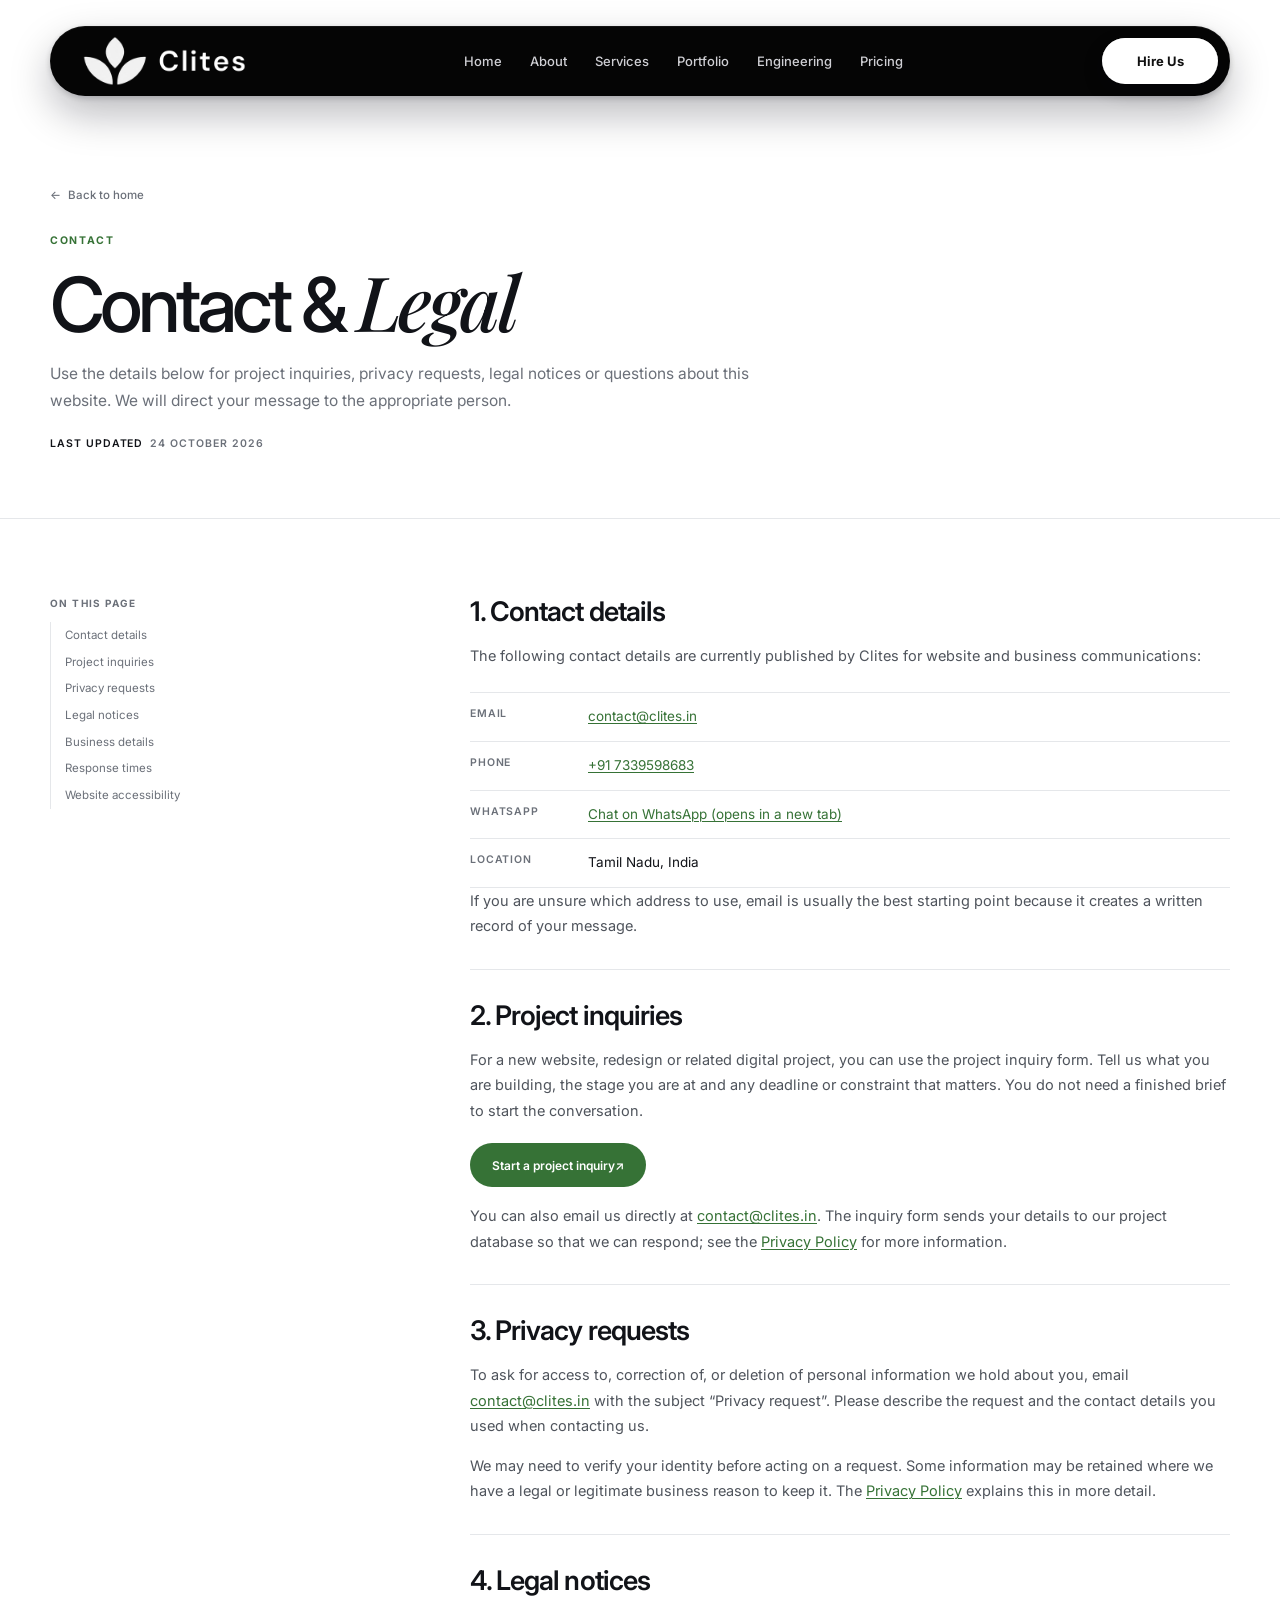
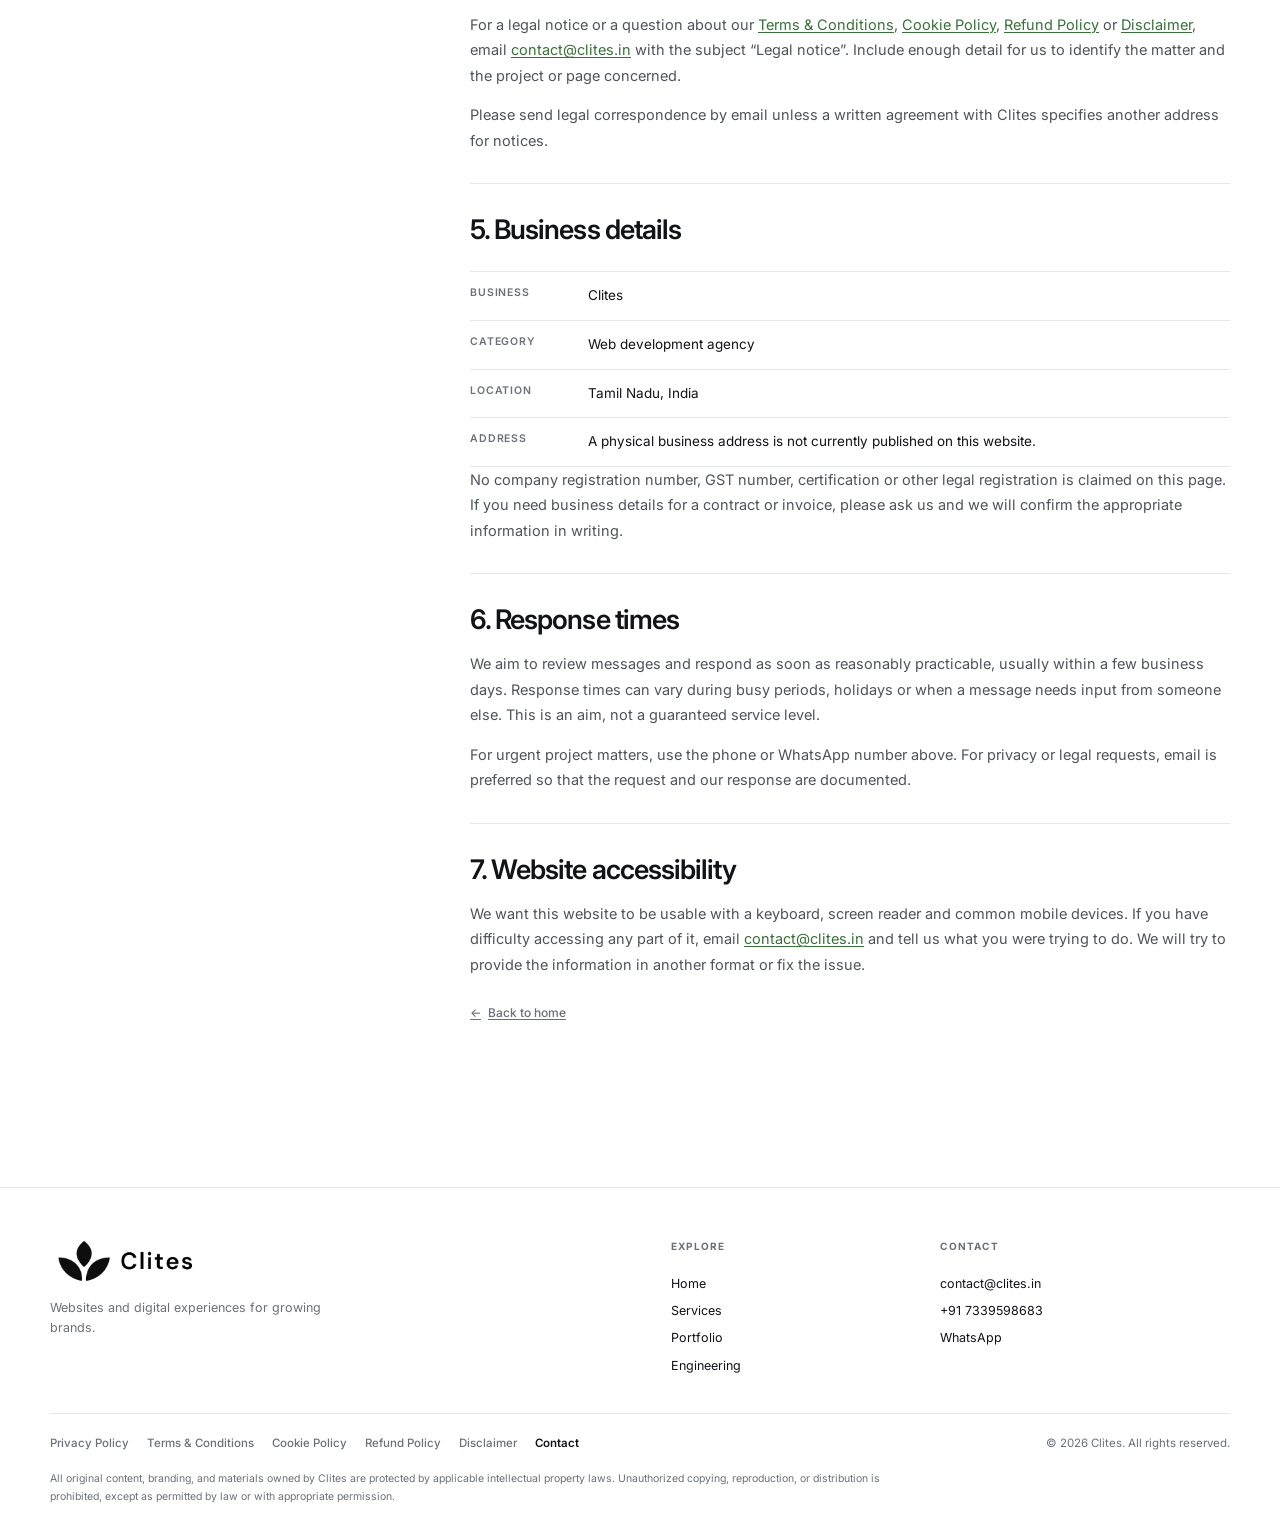
==== commit c73ee7ca: "Upload clites website" ====
--- a/contact.html
+++ b/contact.html
@@ -81,7 +81,7 @@
           <p>The following contact details are currently published by Clites for website and business communications:</p>
           <dl class="legal-contact-list">
             <dt>Email</dt>
-            <dd><a href="mailto:zyvenza.solutions.in@gmail.com">zyvenza.solutions.in@gmail.com</a></dd>
+            <dd><a href="mailto:contact@clites.in">contact@clites.in</a></dd>
             <dt>Phone</dt>
             <dd><a href="tel:+917339598683">+91&nbsp;7339598683</a></dd>
             <dt>WhatsApp</dt>
@@ -96,18 +96,18 @@
           <h2 id="project-inquiries-title">2. Project inquiries</h2>
           <p>For a new website, redesign or related digital project, you can use the project inquiry form. Tell us what you are building, the stage you are at and any deadline or constraint that matters. You do not need a finished brief to start the conversation.</p>
           <p><a class="legal-cta" href="index.html#contact" data-inquiry-open aria-haspopup="dialog">Start a project inquiry <span aria-hidden="true">&nearr;</span></a></p>
-          <p>You can also email us directly at <a href="mailto:zyvenza.solutions.in@gmail.com?subject=Project%20inquiry">zyvenza.solutions.in@gmail.com</a>. The inquiry form sends your details to our project database so that we can respond; see the <a href="privacy-policy.html">Privacy Policy</a> for more information.</p>
+          <p>You can also email us directly at <a href="mailto:contact@clites.in?subject=Project%20inquiry">contact@clites.in</a>. The inquiry form sends your details to our project database so that we can respond; see the <a href="privacy-policy.html">Privacy Policy</a> for more information.</p>
         </section>
 
         <section id="privacy-requests" aria-labelledby="privacy-requests-title">
           <h2 id="privacy-requests-title">3. Privacy requests</h2>
-          <p>To ask for access to, correction of, or deletion of personal information we hold about you, email <a href="mailto:zyvenza.solutions.in@gmail.com?subject=Privacy%20request">zyvenza.solutions.in@gmail.com</a> with the subject “Privacy request”. Please describe the request and the contact details you used when contacting us.</p>
+          <p>To ask for access to, correction of, or deletion of personal information we hold about you, email <a href="mailto:contact@clites.in?subject=Privacy%20request">contact@clites.in</a> with the subject “Privacy request”. Please describe the request and the contact details you used when contacting us.</p>
           <p>We may need to verify your identity before acting on a request. Some information may be retained where we have a legal or legitimate business reason to keep it. The <a href="privacy-policy.html">Privacy Policy</a> explains this in more detail.</p>
         </section>
 
         <section id="legal-notices" aria-labelledby="legal-notices-title">
           <h2 id="legal-notices-title">4. Legal notices</h2>
-          <p>For a legal notice or a question about our <a href="terms-and-conditions.html">Terms &amp; Conditions</a>, <a href="cookie-policy.html">Cookie Policy</a>, <a href="refund-policy.html">Refund Policy</a> or <a href="disclaimer.html">Disclaimer</a>, email <a href="mailto:zyvenza.solutions.in@gmail.com?subject=Legal%20notice">zyvenza.solutions.in@gmail.com</a> with the subject “Legal notice”. Include enough detail for us to identify the matter and the project or page concerned.</p>
+          <p>For a legal notice or a question about our <a href="terms-and-conditions.html">Terms &amp; Conditions</a>, <a href="cookie-policy.html">Cookie Policy</a>, <a href="refund-policy.html">Refund Policy</a> or <a href="disclaimer.html">Disclaimer</a>, email <a href="mailto:contact@clites.in?subject=Legal%20notice">contact@clites.in</a> with the subject “Legal notice”. Include enough detail for us to identify the matter and the project or page concerned.</p>
           <p>Please send legal correspondence by email unless a written agreement with Clites specifies another address for notices.</p>
         </section>
 
@@ -134,7 +134,7 @@
 
         <section id="website-accessibility" aria-labelledby="website-accessibility-title">
           <h2 id="website-accessibility-title">7. Website accessibility</h2>
-          <p>We want this website to be usable with a keyboard, screen reader and common mobile devices. If you have difficulty accessing any part of it, email <a href="mailto:zyvenza.solutions.in@gmail.com?subject=Website%20accessibility">zyvenza.solutions.in@gmail.com</a> and tell us what you were trying to do. We will try to provide the information in another format or fix the issue.</p>
+          <p>We want this website to be usable with a keyboard, screen reader and common mobile devices. If you have difficulty accessing any part of it, email <a href="mailto:contact@clites.in?subject=Website%20accessibility">contact@clites.in</a> and tell us what you were trying to do. We will try to provide the information in another format or fix the issue.</p>
           <p class="legal-back-bottom"><a href="index.html"><span aria-hidden="true">&larr;</span> Back to home</a></p>
         </section>
       </article>
@@ -158,7 +158,7 @@
       </nav>
       <div class="eng-footer__contact">
         <h2>Contact</h2>
-        <a href="mailto:zyvenza.solutions.in@gmail.com">zyvenza.solutions.in@gmail.com</a>
+        <a href="mailto:contact@clites.in">contact@clites.in</a>
         <a href="tel:+917339598683">+91&nbsp;7339598683</a>
         <a href="https://wa.me/917339598683" target="_blank" rel="noopener">WhatsApp</a>
       </div>
